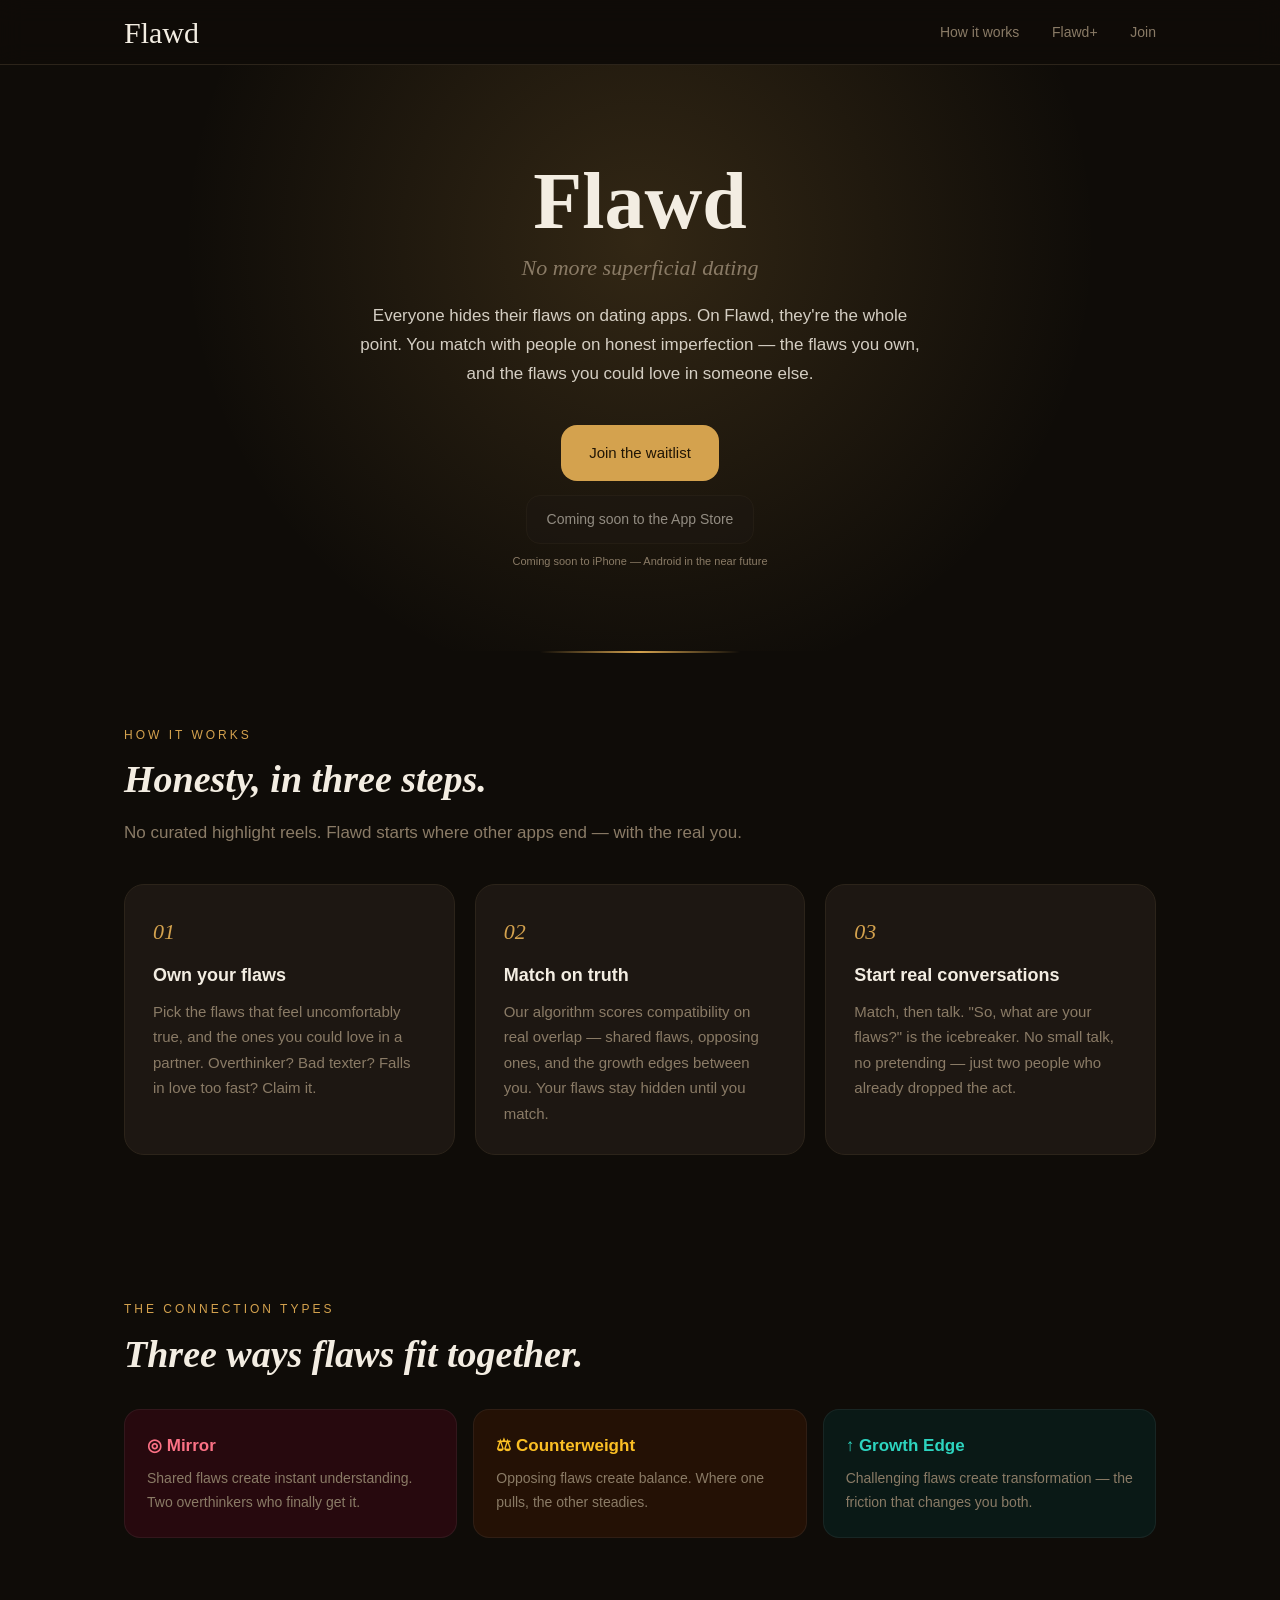
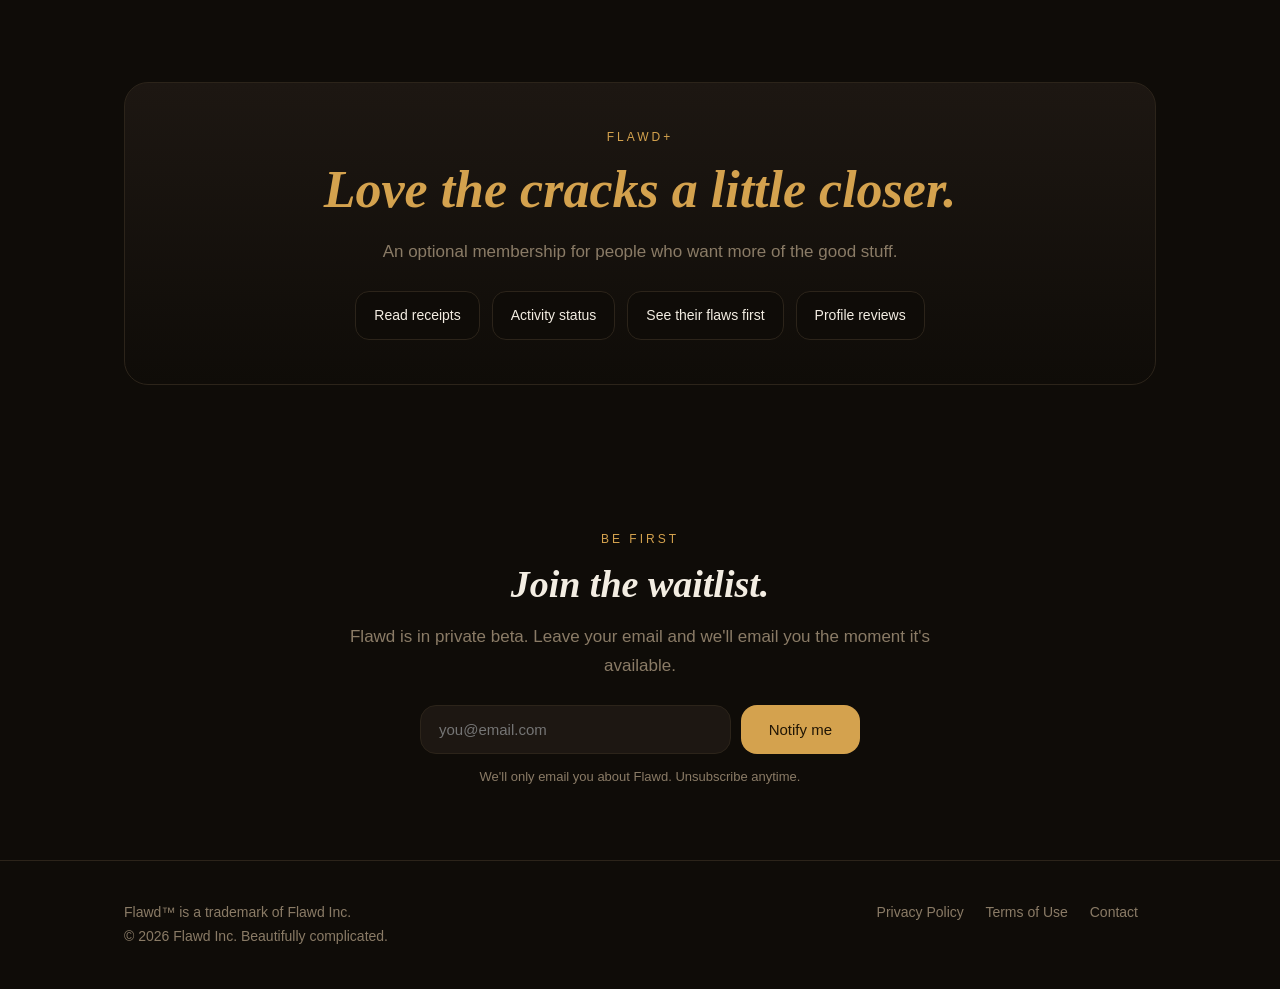
==== index.html @ 09dd50c5 "Update hero badge subtext: iPhone soon, Android to follow" ====
<!DOCTYPE html>
<html lang="en">
<head>
<meta charset="utf-8">
<meta name="viewport" content="width=device-width, initial-scale=1">
<title>Flawd — No more superficial dating</title>
<meta name="description" content="Flawd is the dating app where you lead with your flaws instead of hiding them. Matches are made on honesty, not filters.">
<meta property="og:title" content="Flawd — No more superficial dating">
<meta property="og:description" content="The dating app where imperfection is the headline. Own your flaws. Match on honesty.">
<meta property="og:type" content="website">
<meta property="og:url" content="https://flawdapp.com/">
<link rel="canonical" href="https://flawdapp.com/">
<link rel="stylesheet" href="style.css">
</head>
<body>

<nav>
  <div class="wrap">
    <span class="brand">Flawd</span>
    <div class="links">
      <a href="#how">How it works</a>
      <a href="#plus">Flawd+</a>
      <a href="#waitlist">Join</a>
    </div>
  </div>
</nav>

<header class="hero">
  <div class="wrap">
    <h1 class="script">Flawd</h1>
    <p class="tag serif">No more superficial dating</p>
    <p class="lead">Everyone hides their flaws on dating apps. On Flawd, they're the whole point.
       You match with people on honest imperfection — the flaws you own, and the flaws
       you could love in someone else.</p>
    <a href="#waitlist" class="btn btn-primary">Join the waitlist</a>
    <div class="badges">
      <span class="badge">Coming soon to the App Store</span>
      <div class="soon">Coming soon to iPhone — Android in the near future</div>
    </div>
  </div>
</header>

<div class="seam"></div>

<section id="how">
  <div class="wrap">
    <div class="eyebrow">How it works</div>
    <h2>Honesty, in three steps.</h2>
    <p class="muted">No curated highlight reels. Flawd starts where other apps end —
       with the real you.</p>
    <div class="steps">
      <div class="card">
        <div class="n">01</div>
        <h3>Own your flaws</h3>
        <p>Pick the flaws that feel uncomfortably true, and the ones you could love in a
           partner. Overthinker? Bad texter? Falls in love too fast? Claim it.</p>
      </div>
      <div class="card">
        <div class="n">02</div>
        <h3>Match on truth</h3>
        <p>Our algorithm scores compatibility on real overlap — shared flaws, opposing ones,
           and the growth edges between you. Your flaws stay hidden until you match.</p>
      </div>
      <div class="card">
        <div class="n">03</div>
        <h3>Start real conversations</h3>
        <p>Match, then talk. "So, what are your flaws?" is the icebreaker. No small talk,
           no pretending — just two people who already dropped the act.</p>
      </div>
    </div>
  </div>
</section>

<section>
  <div class="wrap">
    <div class="eyebrow">The connection types</div>
    <h2>Three ways flaws fit together.</h2>
    <div class="res">
      <div class="chip m">
        <div class="t">◎ Mirror</div>
        <p>Shared flaws create instant understanding. Two overthinkers who finally get it.</p>
      </div>
      <div class="chip c">
        <div class="t">⚖ Counterweight</div>
        <p>Opposing flaws create balance. Where one pulls, the other steadies.</p>
      </div>
      <div class="chip g">
        <div class="t">↑ Growth Edge</div>
        <p>Challenging flaws create transformation — the friction that changes you both.</p>
      </div>
    </div>
  </div>
</section>

<section id="plus">
  <div class="wrap">
    <div class="premium">
      <div class="eyebrow">Flawd+</div>
      <h2 class="script" style="font-size:52px;">Love the cracks a little closer.</h2>
      <p class="muted" style="margin:0 auto;">An optional membership for people who want more of the good stuff.</p>
      <div class="perks">
        <span class="perk">Read receipts</span>
        <span class="perk">Activity status</span>
        <span class="perk">See their flaws first</span>
        <span class="perk">Profile reviews</span>
      </div>
    </div>
  </div>
</section>

<section id="waitlist" class="waitlist">
  <div class="wrap">
    <div class="eyebrow">Be first</div>
    <h2>Join the waitlist.</h2>
    <p class="muted" style="margin:0 auto;">Flawd is in private beta. Leave your email and we'll
       email you the moment it's available.</p>

    <form class="wl-form" id="wlForm" novalidate>
      <input type="email" id="wlEmail" placeholder="you@email.com" required autocomplete="email">
      <button type="submit" class="btn btn-primary" id="wlBtn">Notify me</button>
    </form>
    <p class="wl-note" id="wlNote">We'll only email you about Flawd. Unsubscribe anytime.</p>

    <div id="wlDone" style="display:none; max-width:440px; margin:24px auto 0;">
      <div class="card" style="text-align:center;">
        <div style="font-size:34px; color:var(--brand); line-height:1;">&#10003;</div>
        <p style="color:var(--ink); font-weight:500; margin-top:10px;">You're on the waitlist.</p>
        <p style="color:var(--subtle); font-size:15px; margin-top:6px;">
          We'll email you the moment Flawd is available. Beautifully complicated &mdash; welcome.</p>
      </div>
    </div>
  </div>
</section>

<script>
  var SB_URL = "https://tzjrijwssdatgxlkhzzl.supabase.co";
  var SB_KEY = "eyJhbGciOiJIUzI1NiIsInR5cCI6IkpXVCJ9.eyJpc3MiOiJzdXBhYmFzZSIsInJlZiI6InR6anJpandzc2RhdGd4bGtoenpsIiwicm9sZSI6ImFub24iLCJpYXQiOjE3ODczMjQxMjksImV4cCI6MjEwMjkwMDEyOX0.andUIHpiPBgLtTdXAorugyPALMtfVAB0XvYJp6D9DSw";
  var form = document.getElementById("wlForm");
  form.addEventListener("submit", function (e) {
    e.preventDefault();
    var email = document.getElementById("wlEmail").value.trim();
    var note = document.getElementById("wlNote");
    var btn = document.getElementById("wlBtn");
    if (!email || email.indexOf("@") < 1) {
      note.textContent = "Please enter a valid email address.";
      note.style.color = "#fb7185";
      return;
    }
    btn.disabled = true; btn.textContent = "Joining...";
    fetch(SB_URL + "/rest/v1/waitlist", {
      method: "POST",
      headers: {
        "apikey": SB_KEY,
        "Authorization": "Bearer " + SB_KEY,
        "Content-Type": "application/json",
        "Prefer": "return=minimal"
      },
      body: JSON.stringify({ email: email })
    }).then(function (r) {
      // 201 created, or 409 for an already-listed email — all success.
      if (r.ok || r.status === 409) {
        // Fire-and-forget: notify the Flawd team by email. Never blocks
        // the visitor's confirmation, even if it fails.
        try {
          fetch("https://formsubmit.co/ajax/brandonmurry@flawdapp.com", {
            method: "POST",
            headers: { "Content-Type": "application/json", "Accept": "application/json" },
            body: JSON.stringify({
              _subject: "New Flawd waitlist signup",
              email: email,
              message: email + " just joined the Flawd waitlist."
            })
          }).catch(function () {});
        } catch (e) {}
        form.style.display = "none";
        note.style.display = "none";
        document.getElementById("wlDone").style.display = "block";
      } else {
        throw new Error("status " + r.status);
      }
    }).catch(function () {
      btn.disabled = false; btn.textContent = "Notify me";
      note.textContent = "Something went wrong \u2014 please try again.";
      note.style.color = "#fb7185";
    });
  });
</script>

<footer>
  <div class="wrap">
    <div>
      Flawd&trade; is a trademark of Flawd Inc.<br>
      &copy; 2026 Flawd Inc. Beautifully complicated.
    </div>
    <div>
      <a href="privacy.html">Privacy Policy</a>
      <a href="terms.html">Terms of Use</a>
      <a href="mailto:brandonmurry@flawdapp.com">Contact</a>
    </div>
  </div>
</footer>

</body>
</html>
---- style.css ----
:root {
  --canvas:#0f0c08; --surface:#1d1712; --brand:#d4a24e; --gold:#c97d54;
  --ink:#f3ede2; --subtle:#8a7b66; --divider:#2c241a;
  --rose:#fb7185; --amber:#fbbf24; --teal:#2dd4bf;
}
* { box-sizing:border-box; margin:0; padding:0; }
html { scroll-behavior:smooth; }
body {
  background:var(--canvas); color:var(--ink);
  font:17px/1.7 -apple-system,'Segoe UI',Roboto,sans-serif;
  overflow-x:hidden;
}
a { color:var(--brand); text-decoration:none; }
.wrap { max-width:1080px; margin:0 auto; padding:0 24px; }
.script { font-family:'Snell Roundhand','Brush Script MT',cursive; }
.serif { font-family:Georgia,'Times New Roman',serif; font-style:italic; }

/* Nav */
nav {
  position:sticky; top:0; z-index:20;
  background:rgba(15,12,8,0.8); backdrop-filter:blur(12px);
  border-bottom:1px solid var(--divider);
}
nav .wrap { display:flex; align-items:center; justify-content:space-between; height:64px; }
nav .brand { font-family:'Snell Roundhand','Brush Script MT',cursive; font-size:30px; color:var(--ink); }
nav .links a { margin-left:28px; font-size:14px; color:var(--subtle); }
nav .links a:hover { color:var(--ink); }
@media (max-width:640px){ nav .links a{ margin-left:16px; font-size:13px; } }

/* Hero */
.hero { position:relative; text-align:center; padding:96px 0 80px; }
.hero::before {
  content:""; position:absolute; inset:0; z-index:-1;
  background:radial-gradient(circle at 50% 30%, rgba(212,162,78,0.18), transparent 60%);
}
.hero h1 { font-size:80px; color:var(--ink); line-height:1; margin-bottom:8px; }
.hero .tag { font-size:22px; color:var(--subtle); margin-bottom:16px; }
.hero p.lead { max-width:560px; margin:0 auto 36px; color:var(--ink); opacity:0.85; }
@media (max-width:640px){ .hero h1{ font-size:56px; } .hero .tag{ font-size:18px; } }

/* Seam divider */
.seam { height:2px; max-width:200px; margin:0 auto;
  background:linear-gradient(90deg, transparent, var(--brand), transparent); }

/* Buttons */
.btn {
  display:inline-block; font-size:15px; font-weight:500;
  padding:15px 28px; border-radius:16px; cursor:pointer; border:none;
}
.btn-primary { background:var(--brand); color:#211605; }
.btn-primary:hover { filter:brightness(1.08); }
.btn-ghost { border:1px solid var(--divider); color:var(--ink); background:transparent; }
.badges { margin-top:14px; }
.badge {
  display:inline-flex; align-items:center; gap:8px;
  background:var(--surface); border:1px solid var(--divider); border-radius:14px;
  padding:12px 20px; color:var(--ink); font-size:14px; opacity:0.55; cursor:default;
}
.soon { font-size:11px; color:var(--subtle); margin-top:8px; }

/* Sections */
section { padding:72px 0; }
.eyebrow { color:var(--brand); font-size:12px; letter-spacing:3px; text-transform:uppercase; margin-bottom:12px; }
h2 { font-family:Georgia,serif; font-style:italic; font-size:38px; color:var(--ink); margin-bottom:16px; line-height:1.2; }
.muted { color:var(--subtle); max-width:640px; }

/* Steps */
.steps { display:grid; grid-template-columns:repeat(3,1fr); gap:20px; margin-top:36px; }
@media (max-width:760px){ .steps{ grid-template-columns:1fr; } }
.card { background:var(--surface); border:1px solid var(--divider); border-radius:20px; padding:28px; }
.card .n { font-family:Georgia,serif; font-style:italic; font-size:22px; color:var(--brand); margin-bottom:10px; }
.card h3 { font-size:18px; margin-bottom:8px; color:var(--ink); }
.card p { font-size:15px; color:var(--subtle); }

/* Resonance row */
.res { display:grid; grid-template-columns:repeat(3,1fr); gap:16px; margin-top:32px; }
@media (max-width:760px){ .res{ grid-template-columns:1fr; } }
.res .chip { border-radius:16px; padding:22px; border:1px solid rgba(255,255,255,0.06); }
.res .m { background:rgba(76,5,25,0.4); }
.res .c { background:rgba(69,26,3,0.4); }
.res .g { background:rgba(4,47,46,0.4); }
.res .chip .t { font-weight:600; margin-bottom:6px; }
.res .m .t { color:var(--rose); }
.res .c .t { color:var(--amber); }
.res .g .t { color:var(--teal); }
.res .chip p { font-size:14px; color:var(--subtle); }

/* Premium */
.premium { background:linear-gradient(180deg, var(--surface), var(--canvas)); border:1px solid var(--divider); border-radius:24px; padding:44px; text-align:center; }
.premium h2 { color:var(--brand); }
.perks { display:flex; flex-wrap:wrap; justify-content:center; gap:12px; margin-top:24px; }
.perk { background:var(--canvas); border:1px solid var(--divider); border-radius:14px; padding:12px 18px; font-size:14px; color:var(--ink); }

/* Waitlist */
.waitlist { text-align:center; }
.wl-form { display:flex; gap:10px; max-width:440px; margin:24px auto 0; }
@media (max-width:520px){ .wl-form{ flex-direction:column; } }
.wl-form input {
  flex:1; background:var(--surface); border:1px solid var(--divider); border-radius:16px;
  padding:15px 18px; color:var(--ink); font-size:15px; outline:none;
}
.wl-form input:focus { border-color:var(--brand); }
.wl-note { font-size:13px; color:var(--subtle); margin-top:12px; }

/* Footer */
footer { border-top:1px solid var(--divider); padding:40px 0; color:var(--subtle); font-size:14px; }
footer .wrap { display:flex; flex-wrap:wrap; justify-content:space-between; gap:16px; }
footer a { color:var(--subtle); margin-right:18px; }
footer a:hover { color:var(--ink); }

/* Legal pages */
.legal { max-width:720px; margin:0 auto; padding:48px 24px 96px; }
.legal .wordmark { font-family:'Snell Roundhand','Brush Script MT',cursive; font-size:56px; }
.legal h1 { font-family:Georgia,serif; font-style:italic; font-size:32px; margin:16px 0 8px; }
.legal h2 { color:var(--brand); font-size:14px; letter-spacing:2px; text-transform:uppercase; margin:36px 0 10px; font-style:normal; }
.legal p, .legal li { color:var(--ink); opacity:.9; margin-bottom:12px; }
.legal ul { padding-left:22px; }
.legal .updated { color:var(--subtle); font-size:13px; margin-bottom:32px; }
.legal .card { padding:20px 24px; margin:12px 0; }
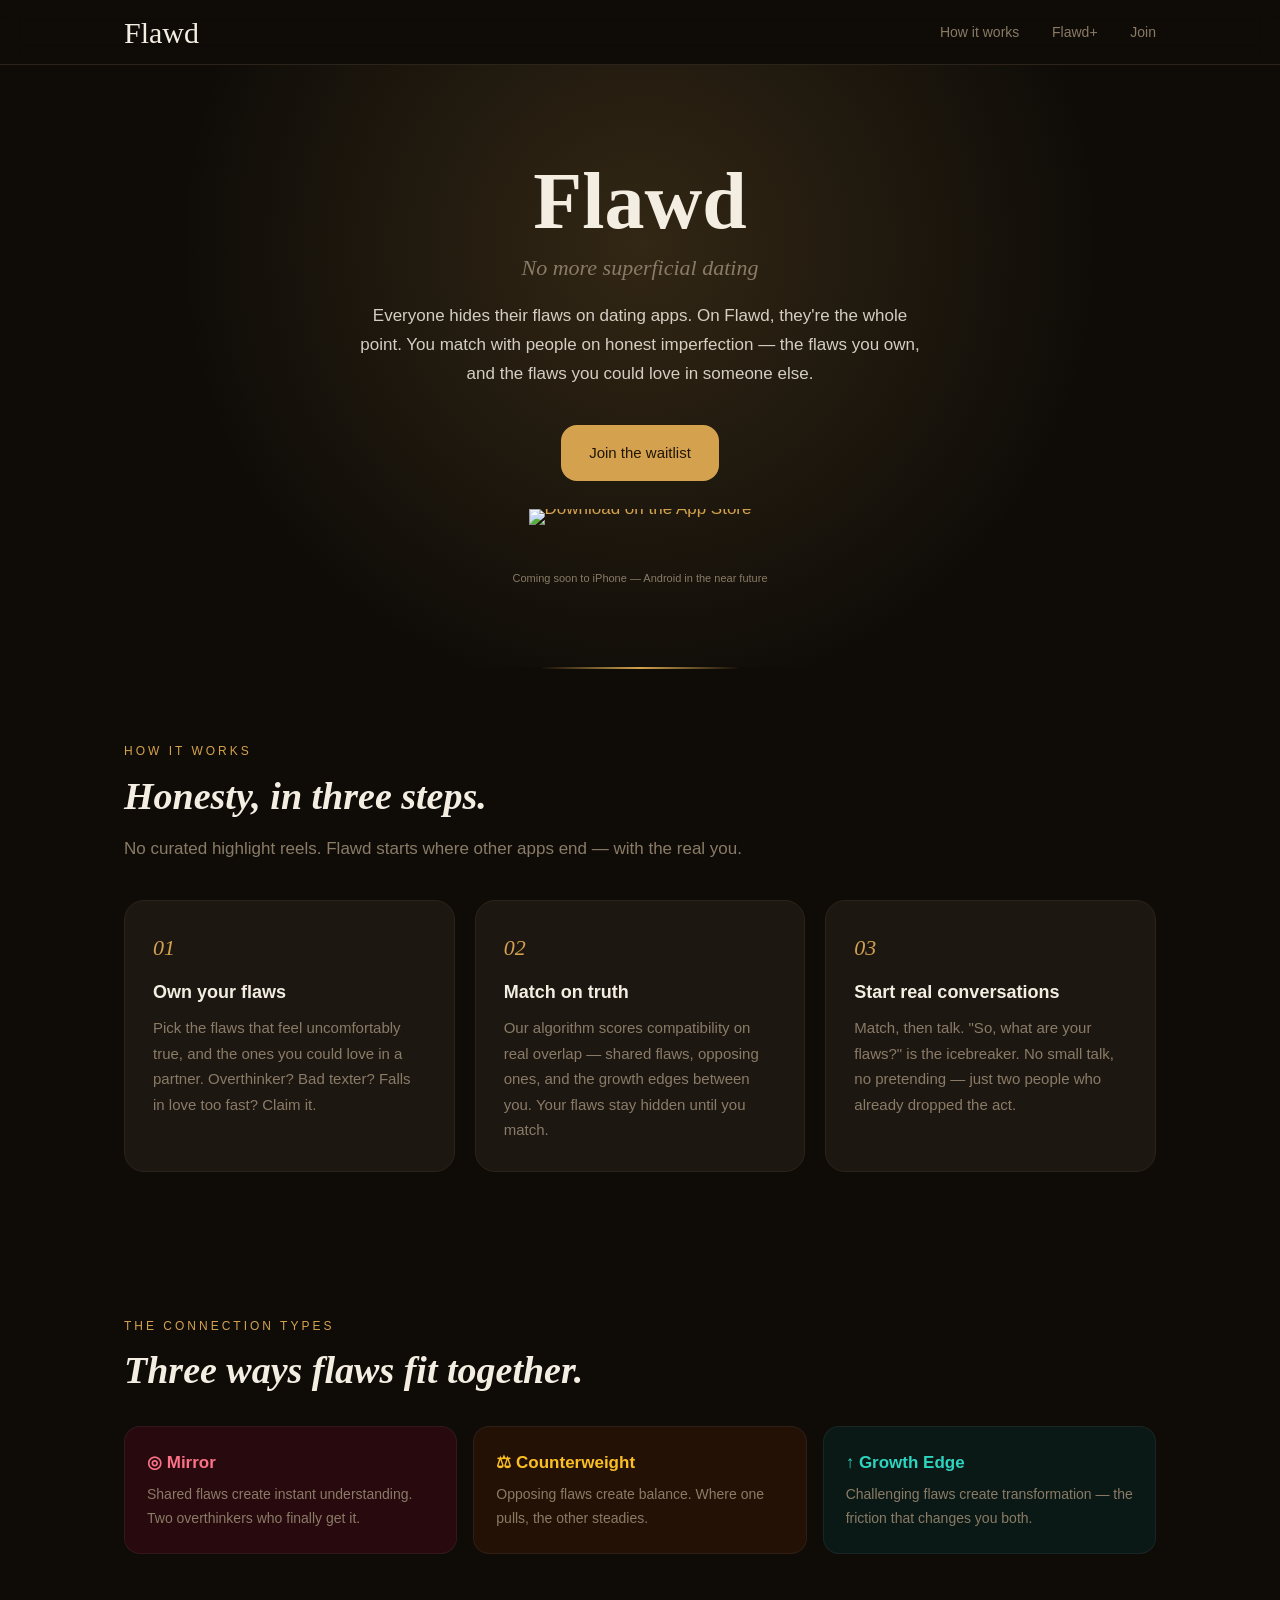
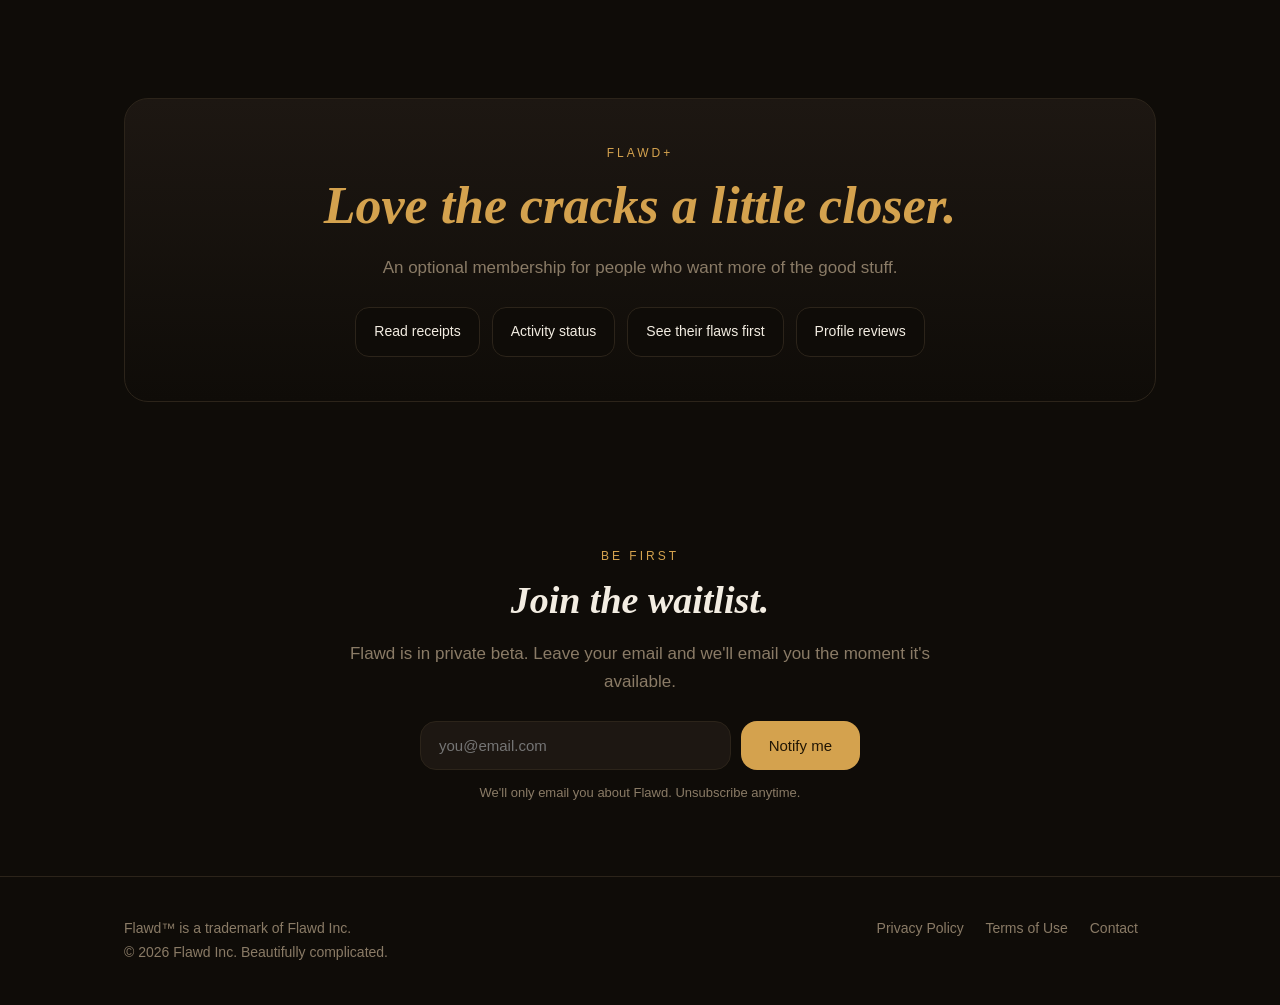
==== commit b031c31f: "Activate the App Store download badge (app id 6805340798) Co-Authored-By: Claude Opus 4.8 <noreply@a" ====
--- a/index.html
+++ b/index.html
@@ -34,7 +34,12 @@
        you could love in someone else.</p>
     <a href="#waitlist" class="btn btn-primary">Join the waitlist</a>
     <div class="badges">
-      <span class="badge">Coming soon to the App Store</span>
+      <a id="appStoreLink" class="appstore-badge" href="#" style="display:none;"
+         aria-label="Download Flawd on the App Store">
+        <img src="https://tools.applemediaservices.com/api/badges/download-on-the-app-store/black/en-us?size=250x83"
+             alt="Download on the App Store" height="52">
+      </a>
+      <span class="badge" id="appStoreSoon">Coming soon to the App Store</span>
       <div class="soon">Coming soon to iPhone — Android in the near future</div>
     </div>
   </div>
@@ -133,6 +138,23 @@
 </section>
 
 <script>
+  // ── App Store link ──────────────────────────────────────────────
+  // Once Flawd is approved, set APP_STORE_ID to the app's numeric Apple
+  // ID (App Store Connect → App Information → "Apple ID"). That's the
+  // ONLY change needed: the "Download on the App Store" badge then shows
+  // everywhere and links straight to the store; until then the site
+  // automatically shows "Coming soon".
+  var APP_STORE_ID = "6805340798";
+  (function () {
+    var link = document.getElementById("appStoreLink");
+    var soon = document.getElementById("appStoreSoon");
+    if (APP_STORE_ID) {
+      link.href = "https://apps.apple.com/app/id" + APP_STORE_ID;
+      link.style.display = "";
+      if (soon) soon.style.display = "none";
+    }
+  })();
+
   var SB_URL = "https://tzjrijwssdatgxlkhzzl.supabase.co";
   var SB_KEY = "eyJhbGciOiJIUzI1NiIsInR5cCI6IkpXVCJ9.eyJpc3MiOiJzdXBhYmFzZSIsInJlZiI6InR6anJpandzc2RhdGd4bGtoenpsIiwicm9sZSI6ImFub24iLCJpYXQiOjE3ODczMjQxMjksImV4cCI6MjEwMjkwMDEyOX0.andUIHpiPBgLtTdXAorugyPALMtfVAB0XvYJp6D9DSw";
   var form = document.getElementById("wlForm");
--- a/style.css
+++ b/style.css
@@ -56,6 +56,9 @@
   background:var(--surface); border:1px solid var(--divider); border-radius:14px;
   padding:12px 20px; color:var(--ink); font-size:14px; opacity:0.55; cursor:default;
 }
+.appstore-badge { display:inline-block; line-height:0; transition:transform .15s ease; }
+.appstore-badge:hover { transform:translateY(-1px); }
+.appstore-badge img { display:block; height:52px; width:auto; }
 .soon { font-size:11px; color:var(--subtle); margin-top:8px; }
 
 /* Sections */
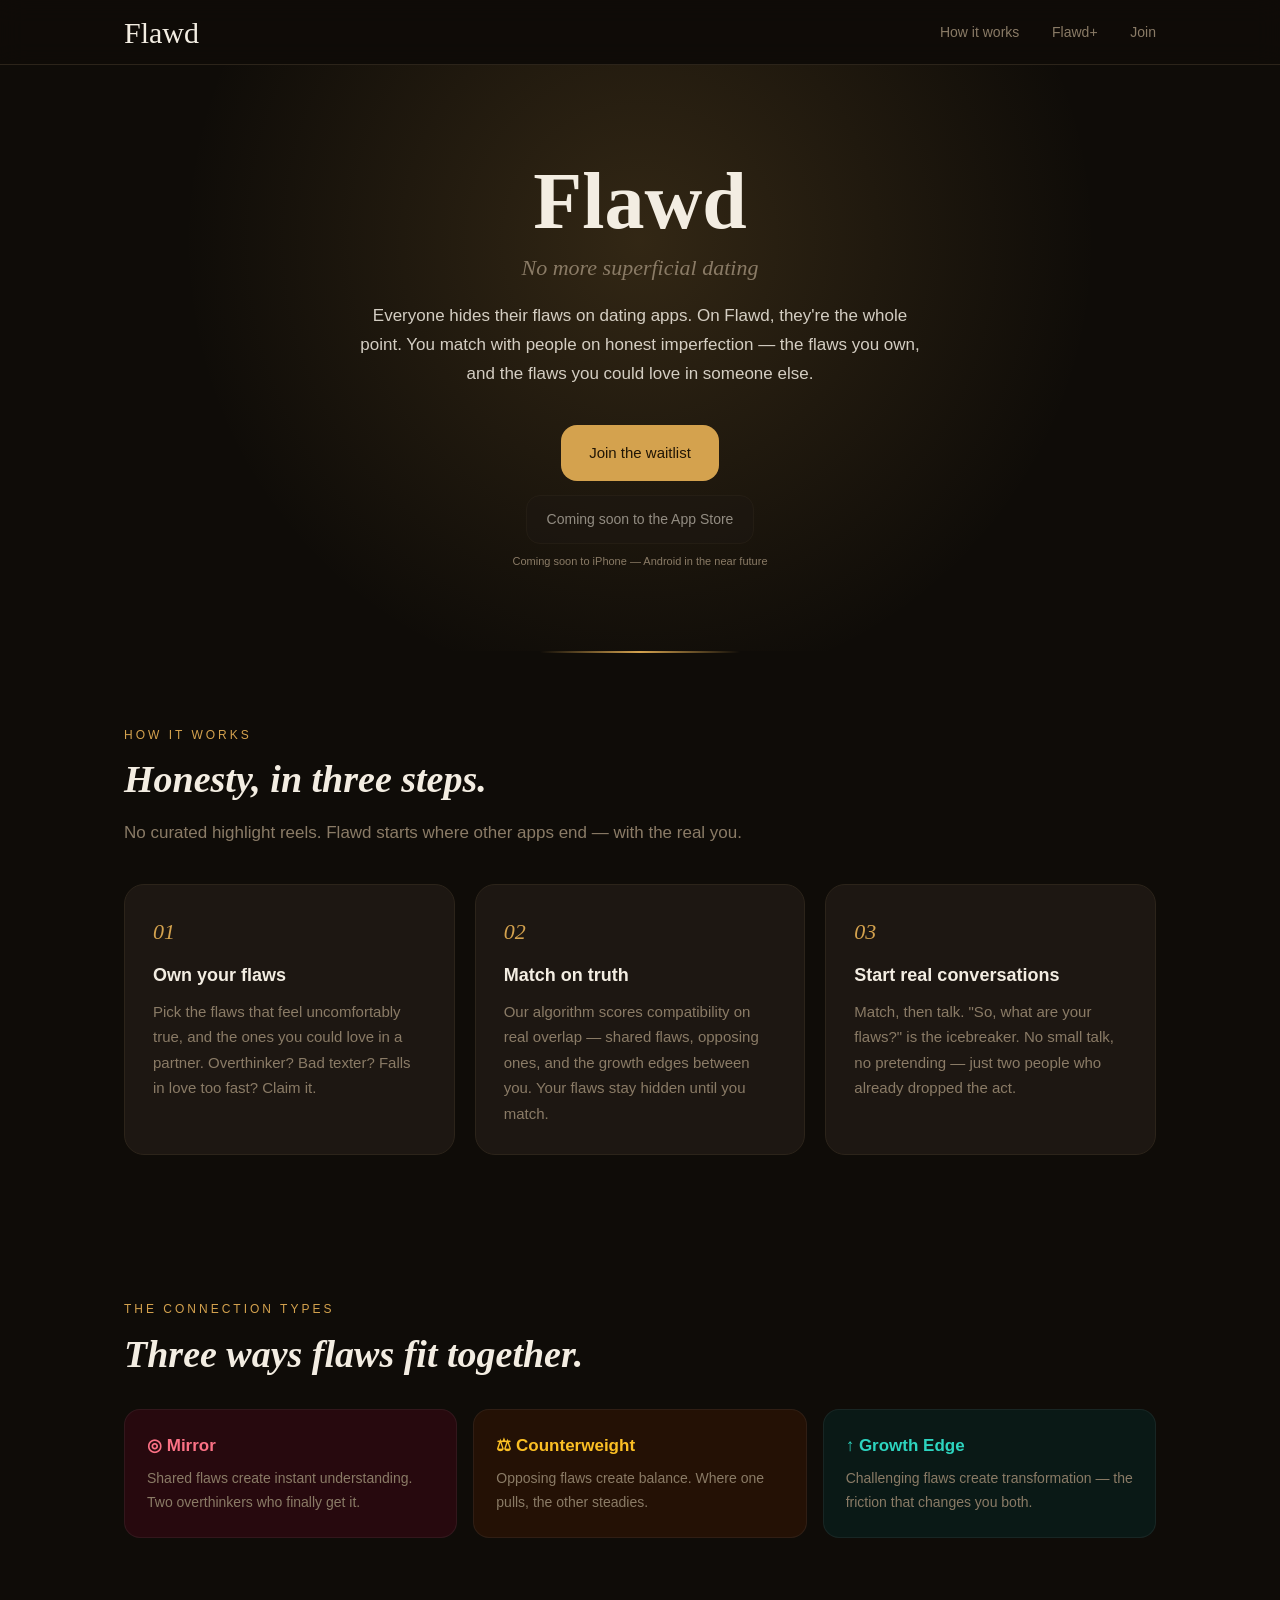
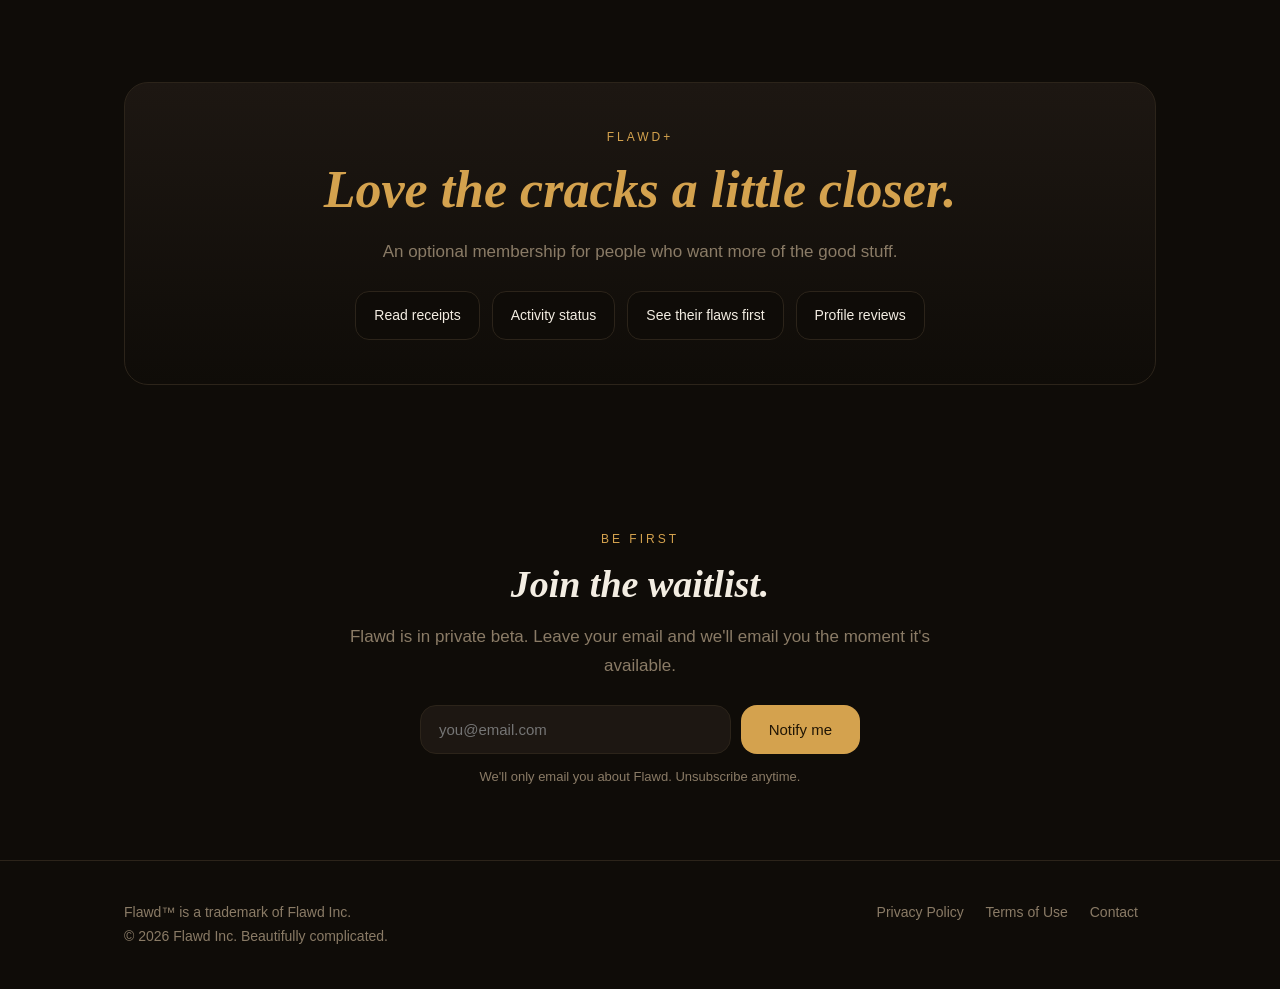
==== commit e820550c: "Keep badge hidden until the app is live (id staged: 6805340798) The App Store link 404s until the ap" ====
--- a/index.html
+++ b/index.html
@@ -144,7 +144,7 @@
   // ONLY change needed: the "Download on the App Store" badge then shows
   // everywhere and links straight to the store; until then the site
   // automatically shows "Coming soon".
-  var APP_STORE_ID = "6805340798";
+  var APP_STORE_ID = ""; // ready: "6805340798" — set at public launch (link 404s until the app is live)
   (function () {
     var link = document.getElementById("appStoreLink");
     var soon = document.getElementById("appStoreSoon");
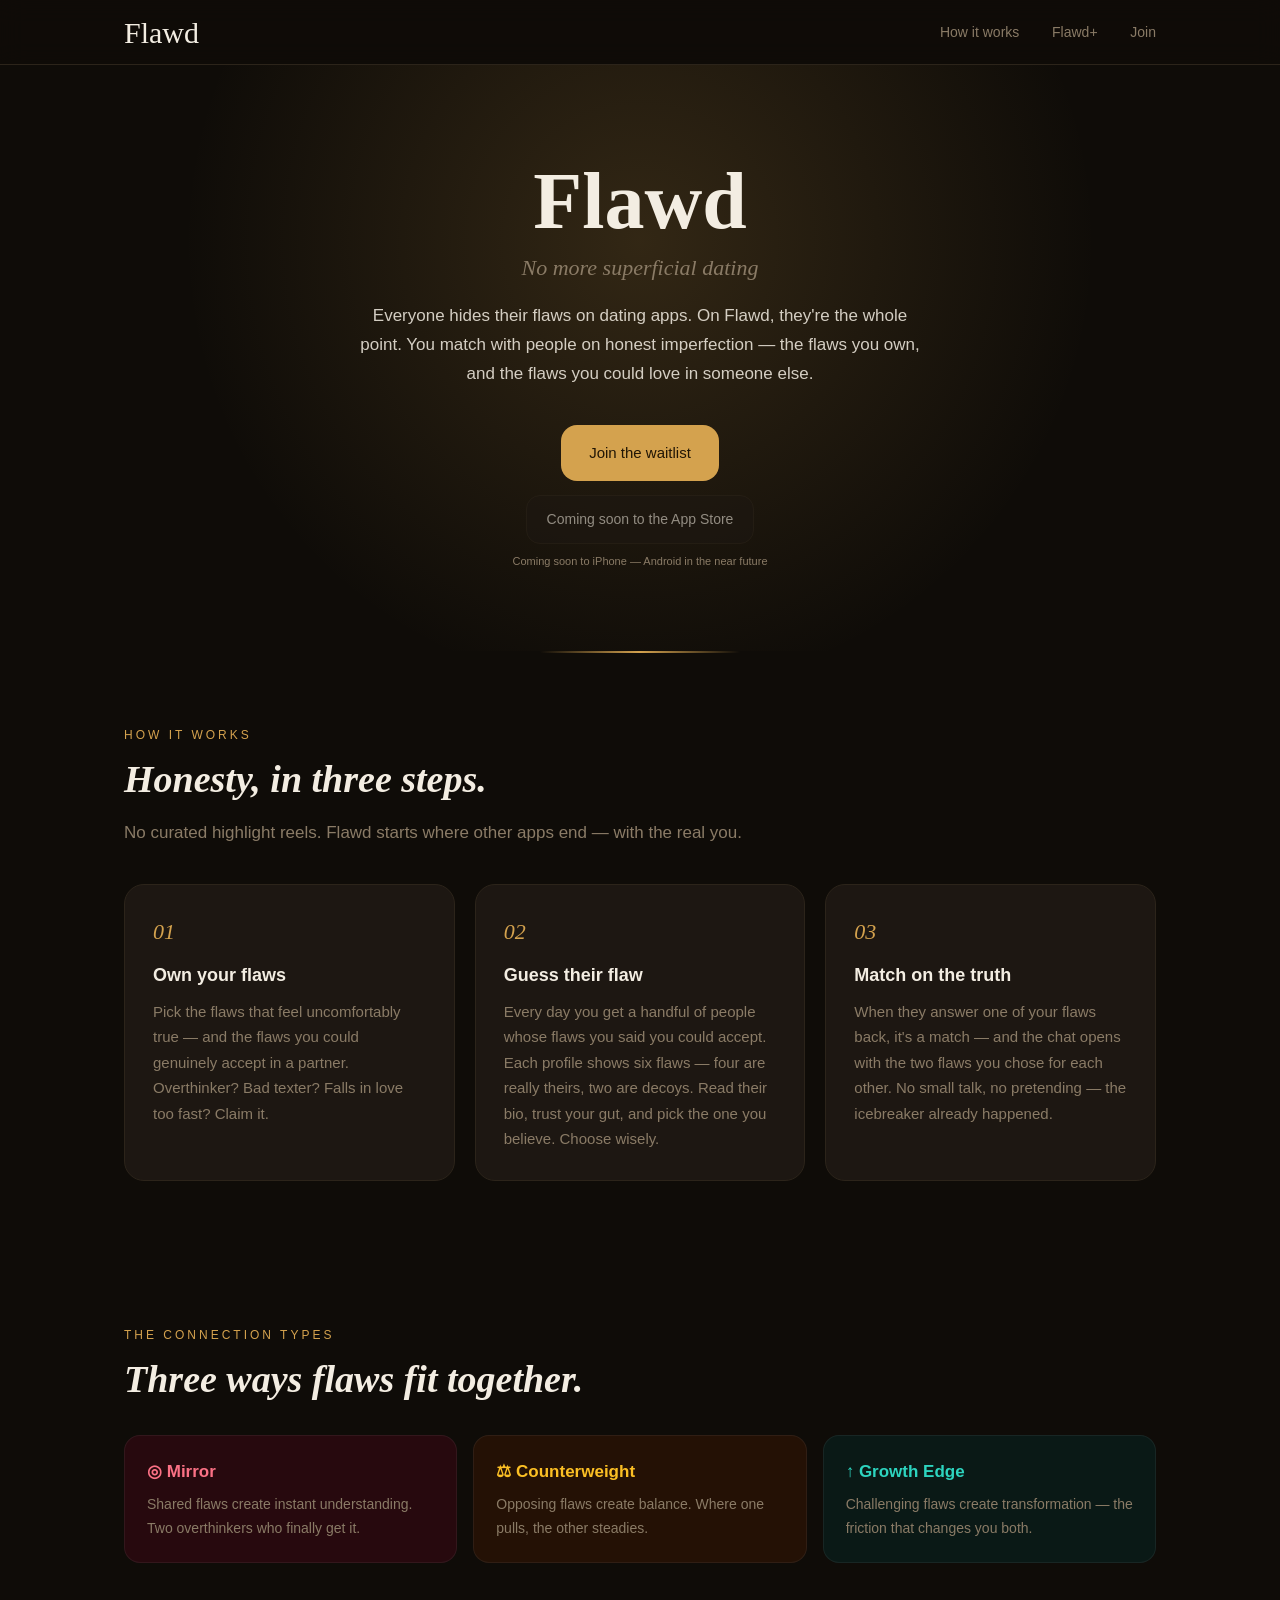
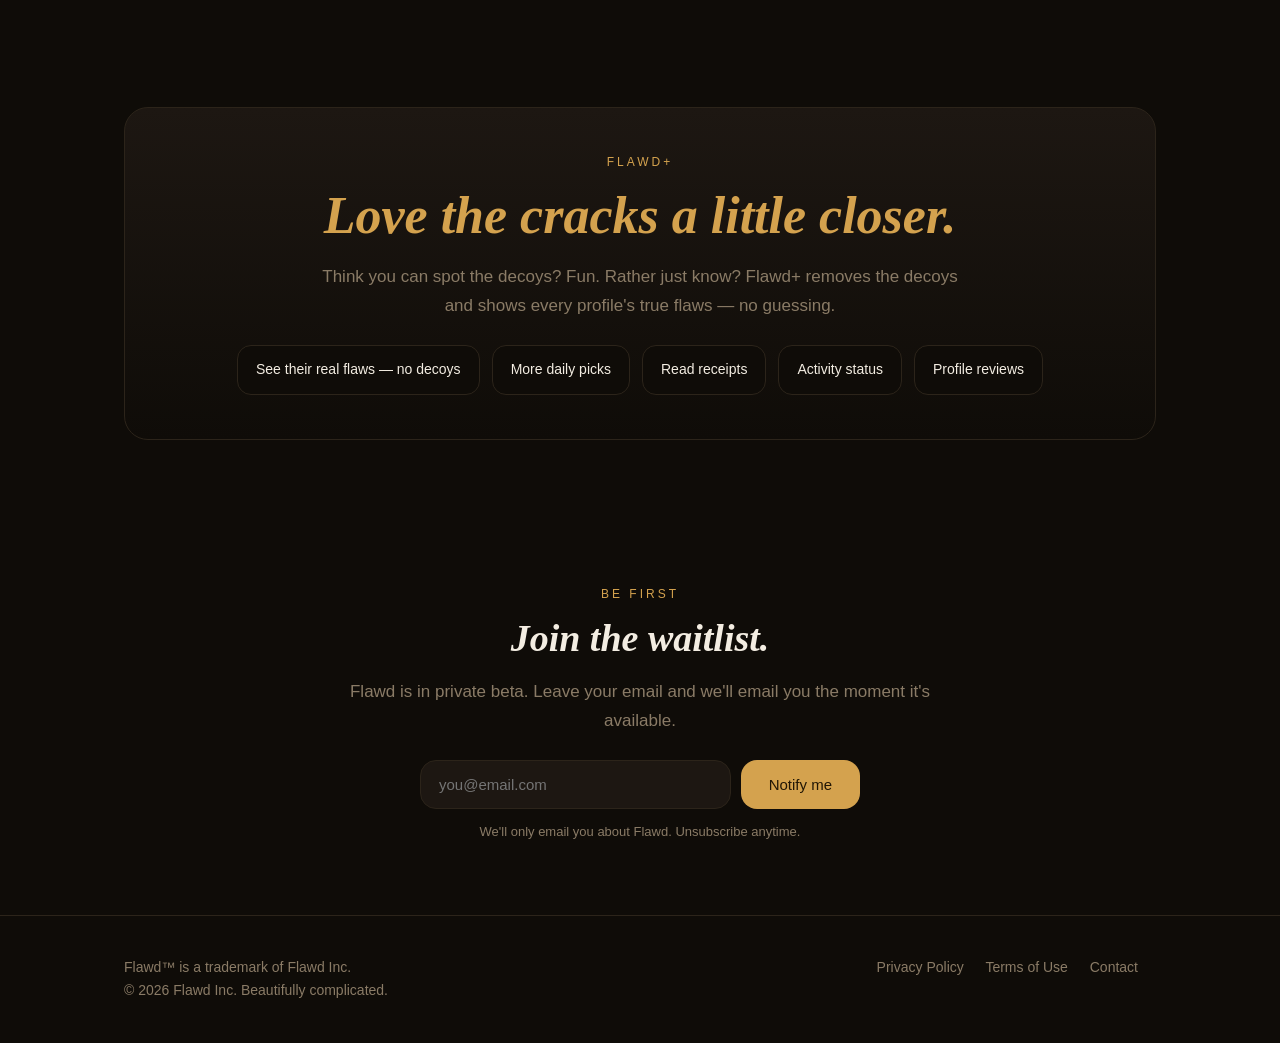
==== commit f1d34371: "How it works: the decoy guessing game (6 flaws, 4 real, 2 decoys); Flawd+ pitch: skip the guessing, " ====
--- a/index.html
+++ b/index.html
@@ -57,20 +57,22 @@
       <div class="card">
         <div class="n">01</div>
         <h3>Own your flaws</h3>
-        <p>Pick the flaws that feel uncomfortably true, and the ones you could love in a
-           partner. Overthinker? Bad texter? Falls in love too fast? Claim it.</p>
+        <p>Pick the flaws that feel uncomfortably true — and the flaws you could genuinely
+           accept in a partner. Overthinker? Bad texter? Falls in love too fast? Claim it.</p>
       </div>
       <div class="card">
         <div class="n">02</div>
-        <h3>Match on truth</h3>
-        <p>Our algorithm scores compatibility on real overlap — shared flaws, opposing ones,
-           and the growth edges between you. Your flaws stay hidden until you match.</p>
+        <h3>Guess their flaw</h3>
+        <p>Every day you get a handful of people whose flaws you said you could accept.
+           Each profile shows six flaws — four are really theirs, two are decoys. Read
+           their bio, trust your gut, and pick the one you believe. Choose wisely.</p>
       </div>
       <div class="card">
         <div class="n">03</div>
-        <h3>Start real conversations</h3>
-        <p>Match, then talk. "So, what are your flaws?" is the icebreaker. No small talk,
-           no pretending — just two people who already dropped the act.</p>
+        <h3>Match on the truth</h3>
+        <p>When they answer one of your flaws back, it's a match — and the chat opens
+           with the two flaws you chose for each other. No small talk, no pretending —
+           the icebreaker already happened.</p>
       </div>
     </div>
   </div>
@@ -102,11 +104,13 @@
     <div class="premium">
       <div class="eyebrow">Flawd+</div>
       <h2 class="script" style="font-size:52px;">Love the cracks a little closer.</h2>
-      <p class="muted" style="margin:0 auto;">An optional membership for people who want more of the good stuff.</p>
+      <p class="muted" style="margin:0 auto;">Think you can spot the decoys? Fun. Rather just know?
+         Flawd+ removes the decoys and shows every profile's true flaws — no guessing.</p>
       <div class="perks">
+        <span class="perk">See their real flaws — no decoys</span>
+        <span class="perk">More daily picks</span>
         <span class="perk">Read receipts</span>
         <span class="perk">Activity status</span>
-        <span class="perk">See their flaws first</span>
         <span class="perk">Profile reviews</span>
       </div>
     </div>
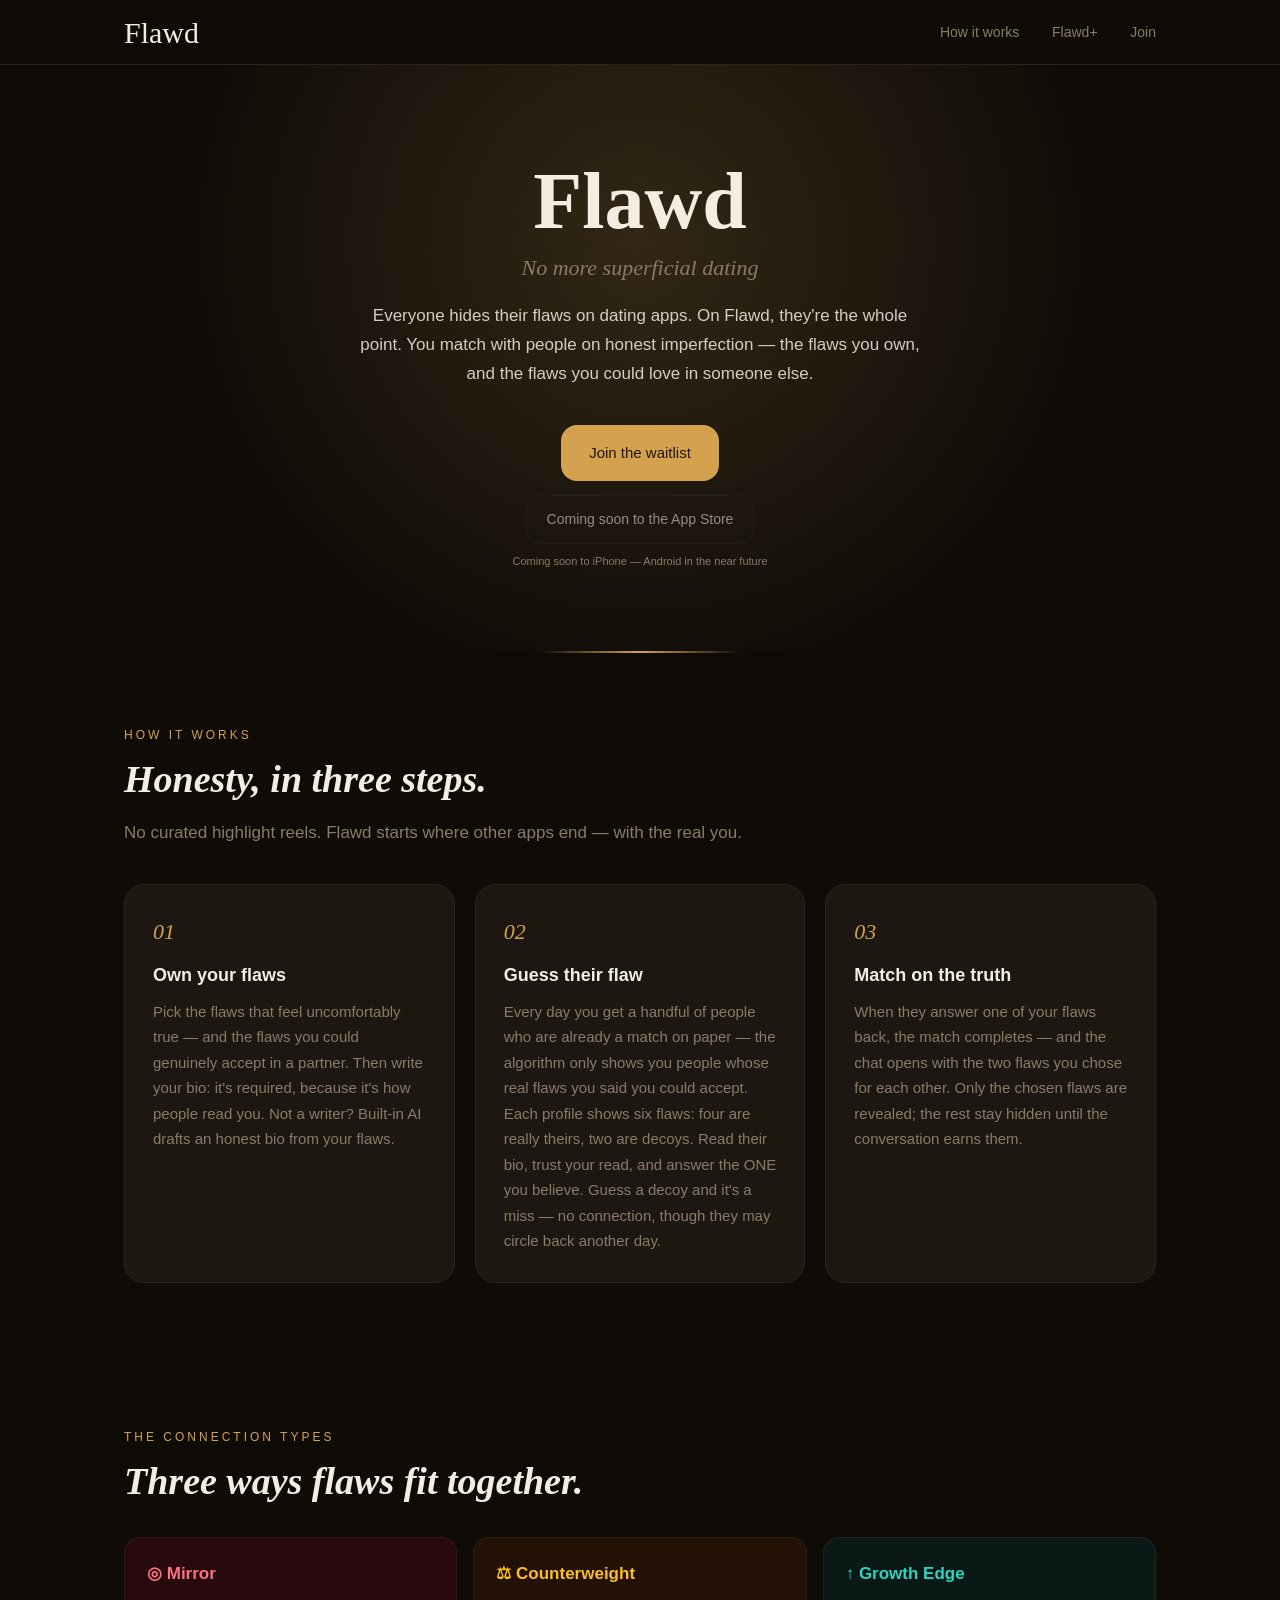
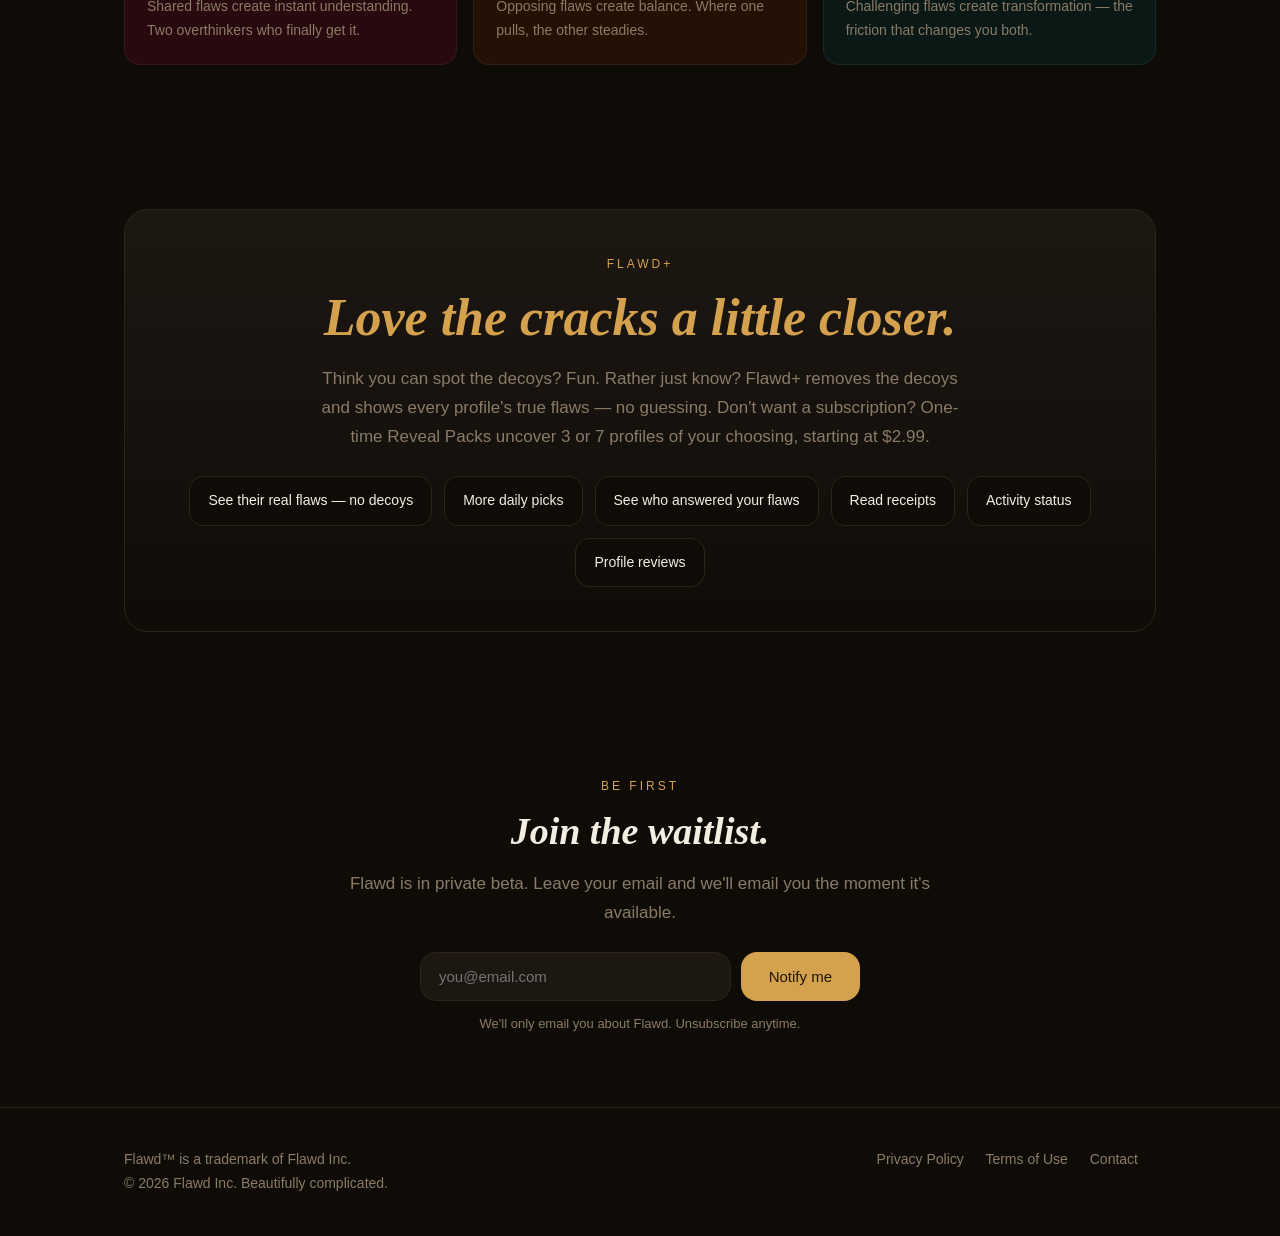
==== commit d41e2b5a: "How it works: mandatory AI-assisted bio, pre-matched daily picks, miss rules, chosen-flaw-only revea" ====
--- a/index.html
+++ b/index.html
@@ -58,21 +58,24 @@
         <div class="n">01</div>
         <h3>Own your flaws</h3>
         <p>Pick the flaws that feel uncomfortably true — and the flaws you could genuinely
-           accept in a partner. Overthinker? Bad texter? Falls in love too fast? Claim it.</p>
+           accept in a partner. Then write your bio: it's required, because it's how people
+           read you. Not a writer? Built-in AI drafts an honest bio from your flaws.</p>
       </div>
       <div class="card">
         <div class="n">02</div>
         <h3>Guess their flaw</h3>
-        <p>Every day you get a handful of people whose flaws you said you could accept.
-           Each profile shows six flaws — four are really theirs, two are decoys. Read
-           their bio, trust your gut, and pick the one you believe. Choose wisely.</p>
+        <p>Every day you get a handful of people who are already a match on paper — the
+           algorithm only shows you people whose real flaws you said you could accept.
+           Each profile shows six flaws: four are really theirs, two are decoys. Read
+           their bio, trust your read, and answer the ONE you believe. Guess a decoy and
+           it's a miss — no connection, though they may circle back another day.</p>
       </div>
       <div class="card">
         <div class="n">03</div>
         <h3>Match on the truth</h3>
-        <p>When they answer one of your flaws back, it's a match — and the chat opens
-           with the two flaws you chose for each other. No small talk, no pretending —
-           the icebreaker already happened.</p>
+        <p>When they answer one of your flaws back, the match completes — and the chat
+           opens with the two flaws you chose for each other. Only the chosen flaws are
+           revealed; the rest stay hidden until the conversation earns them.</p>
       </div>
     </div>
   </div>
@@ -105,10 +108,13 @@
       <div class="eyebrow">Flawd+</div>
       <h2 class="script" style="font-size:52px;">Love the cracks a little closer.</h2>
       <p class="muted" style="margin:0 auto;">Think you can spot the decoys? Fun. Rather just know?
-         Flawd+ removes the decoys and shows every profile's true flaws — no guessing.</p>
+         Flawd+ removes the decoys and shows every profile's true flaws — no guessing.
+         Don't want a subscription? One-time Reveal Packs uncover 3 or 7 profiles of your
+         choosing, starting at $2.99.</p>
       <div class="perks">
         <span class="perk">See their real flaws — no decoys</span>
         <span class="perk">More daily picks</span>
+        <span class="perk">See who answered your flaws</span>
         <span class="perk">Read receipts</span>
         <span class="perk">Activity status</span>
         <span class="perk">Profile reviews</span>
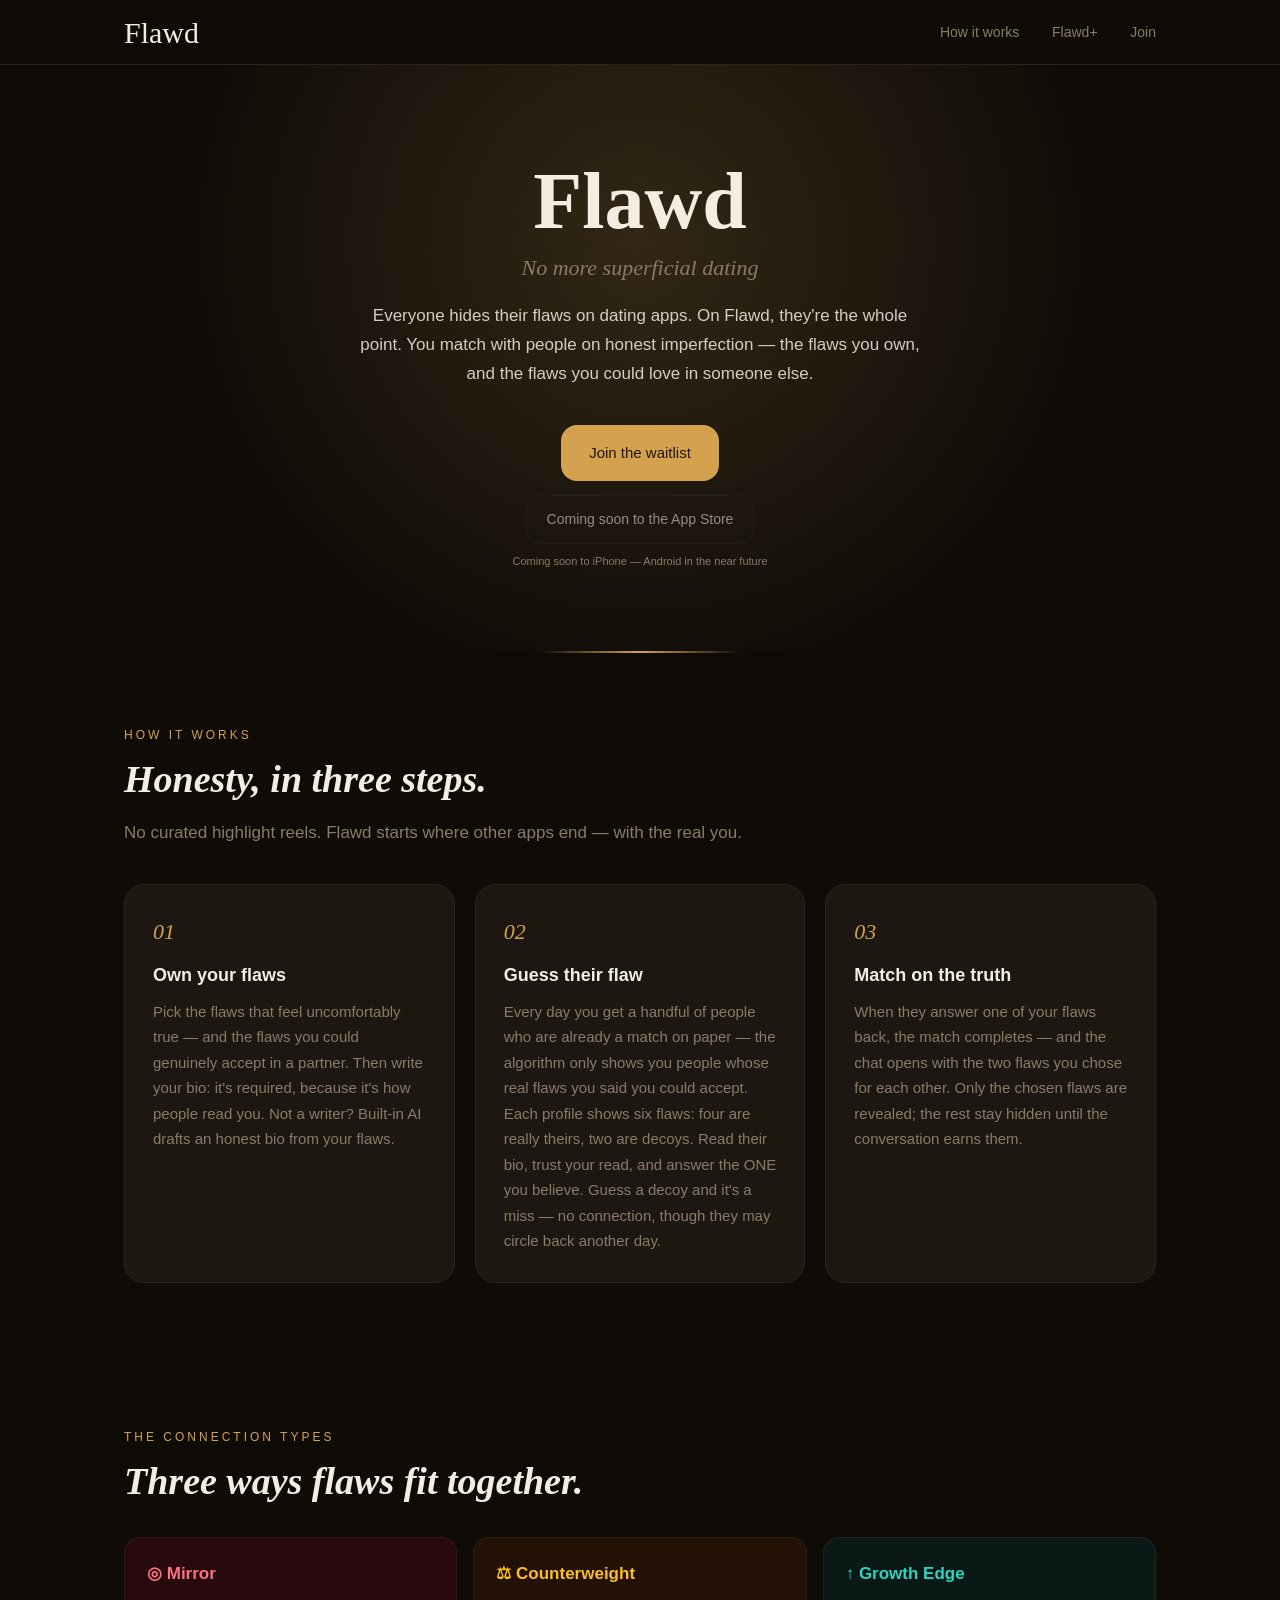
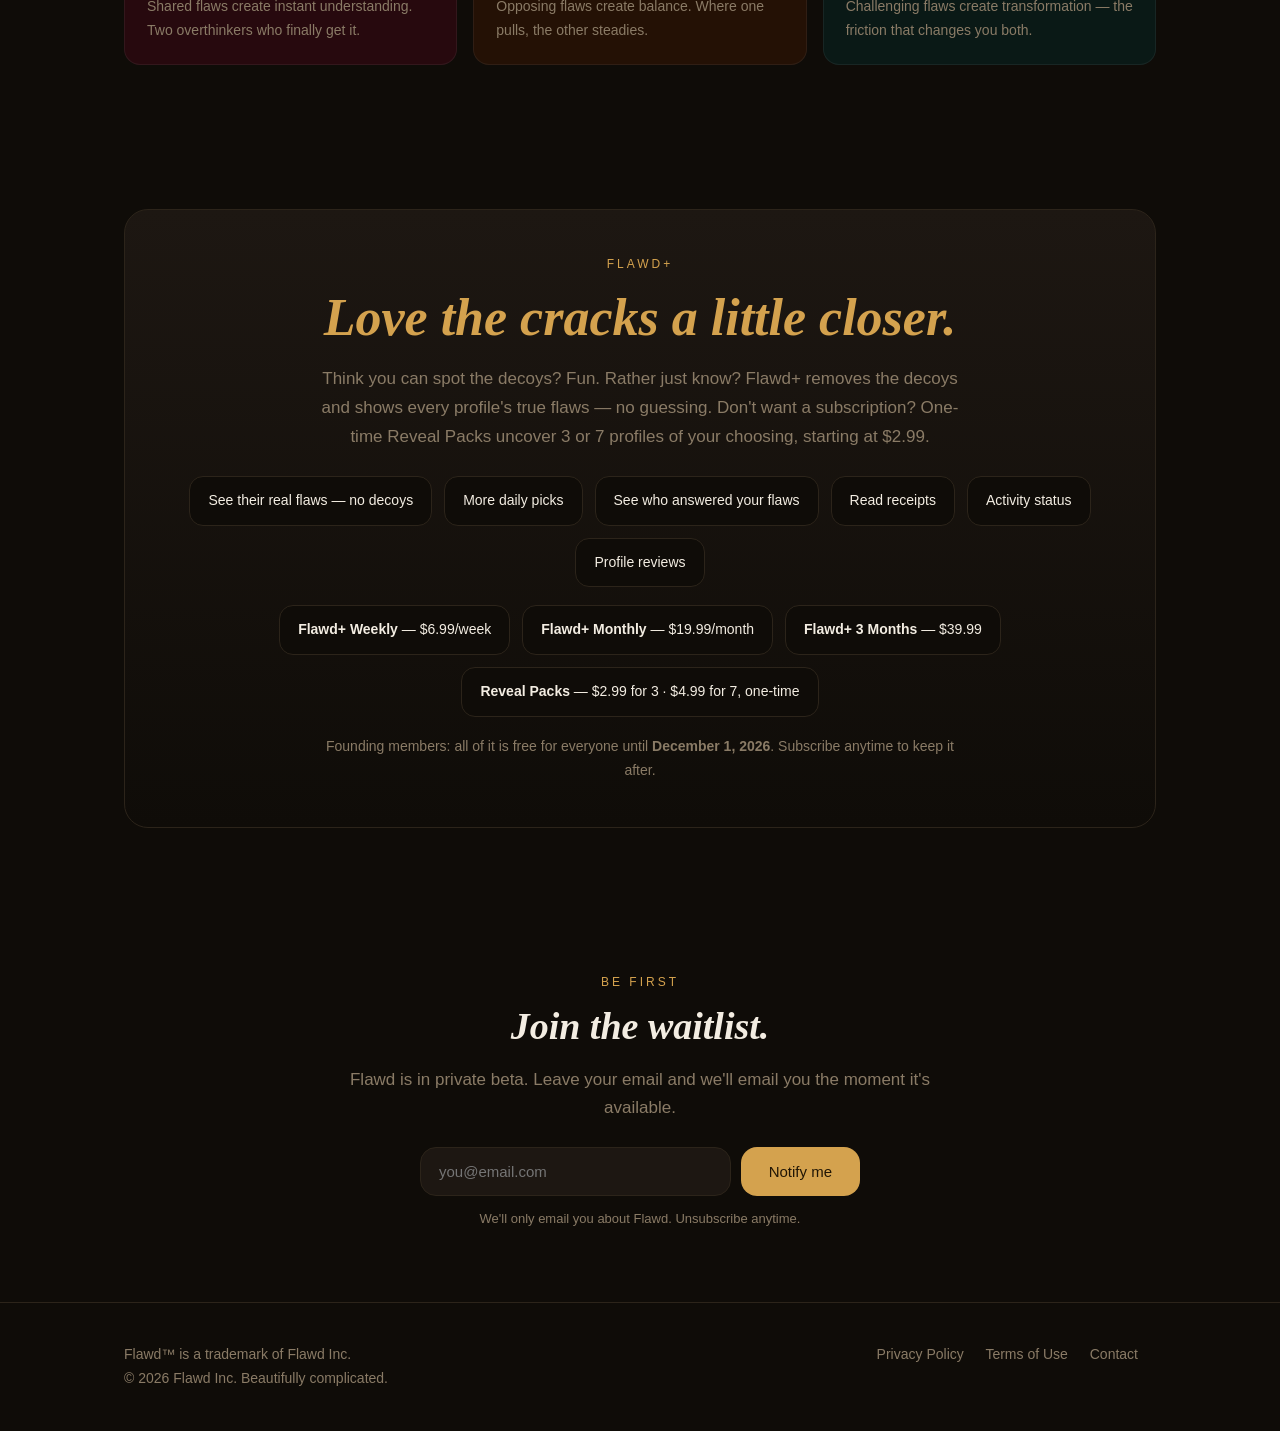
==== commit fb4adb90: "Flawd+ section: full pricing lineup (weekly $6.99, monthly $19.99, 3 months $39.99, Reveal Packs $2." ====
--- a/index.html
+++ b/index.html
@@ -119,6 +119,14 @@
         <span class="perk">Activity status</span>
         <span class="perk">Profile reviews</span>
       </div>
+      <div class="perks" style="margin-top:18px;">
+        <span class="perk"><b>Flawd+ Weekly</b> — $6.99/week</span>
+        <span class="perk"><b>Flawd+ Monthly</b> — $19.99/month</span>
+        <span class="perk"><b>Flawd+ 3 Months</b> — $39.99</span>
+        <span class="perk"><b>Reveal Packs</b> — $2.99 for 3 · $4.99 for 7, one-time</span>
+      </div>
+      <p class="muted" style="margin:18px auto 0; font-size:14px;">Founding members: all of it is
+         free for everyone until <b>December 1, 2026</b>. Subscribe anytime to keep it after.</p>
     </div>
   </div>
 </section>
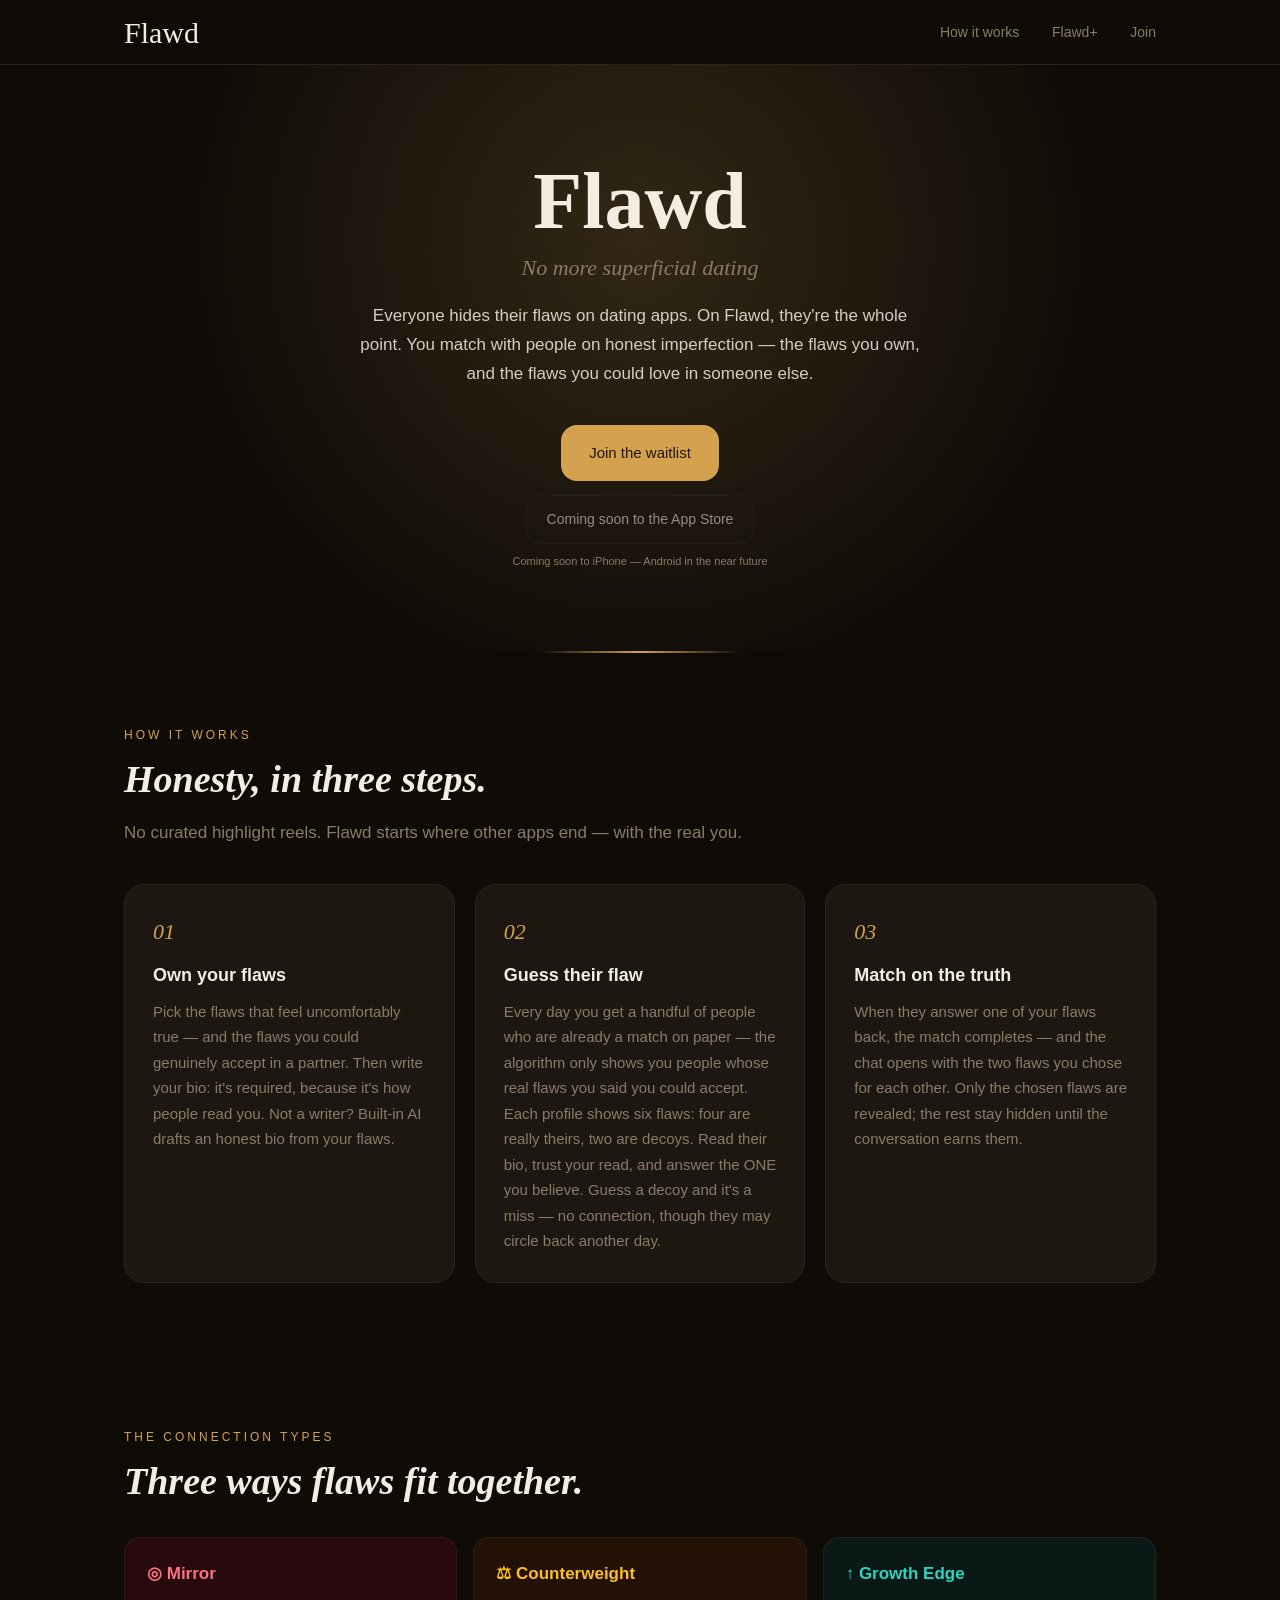
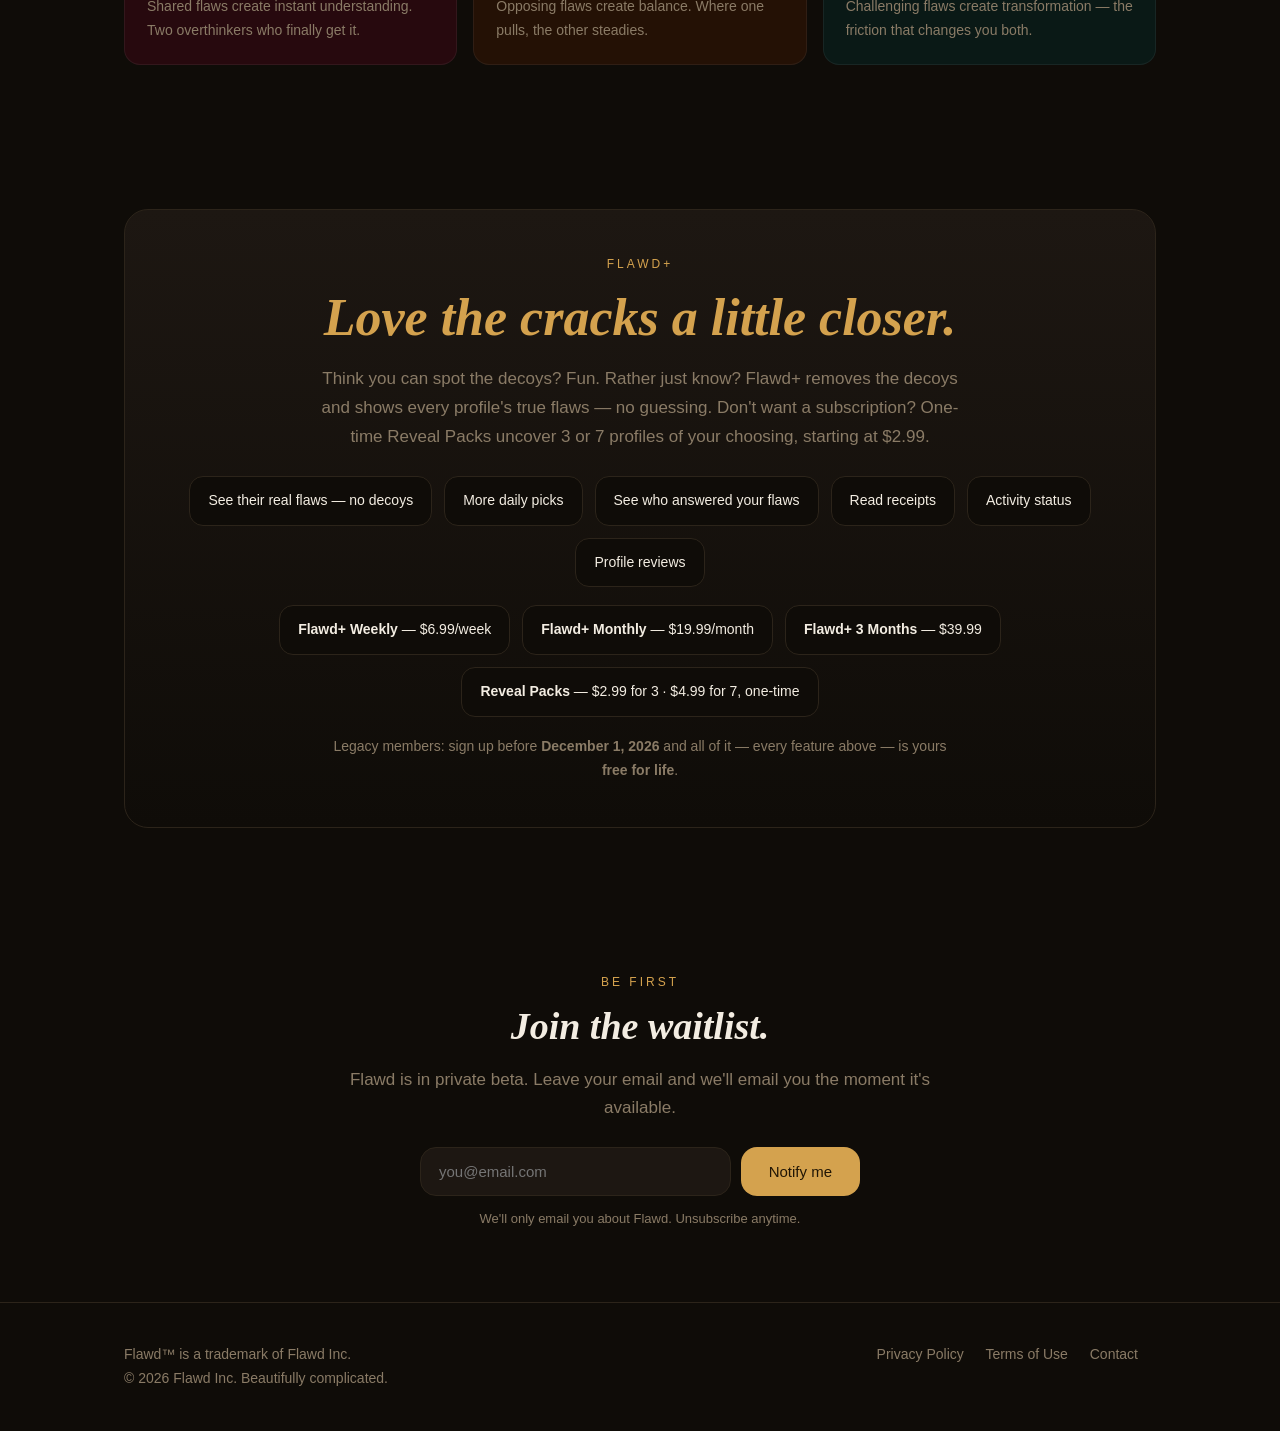
==== commit eaefd688: "Rename founding members -> legacy members; emphasize free-for-life before Dec 1 Co-Authored-By: Clau" ====
--- a/index.html
+++ b/index.html
@@ -125,8 +125,8 @@
         <span class="perk"><b>Flawd+ 3 Months</b> — $39.99</span>
         <span class="perk"><b>Reveal Packs</b> — $2.99 for 3 · $4.99 for 7, one-time</span>
       </div>
-      <p class="muted" style="margin:18px auto 0; font-size:14px;">Founding members: all of it is
-         free for everyone until <b>December 1, 2026</b>. Subscribe anytime to keep it after.</p>
+      <p class="muted" style="margin:18px auto 0; font-size:14px;">Legacy members: sign up before
+         <b>December 1, 2026</b> and all of it — every feature above — is yours <b>free for life</b>.</p>
     </div>
   </div>
 </section>
